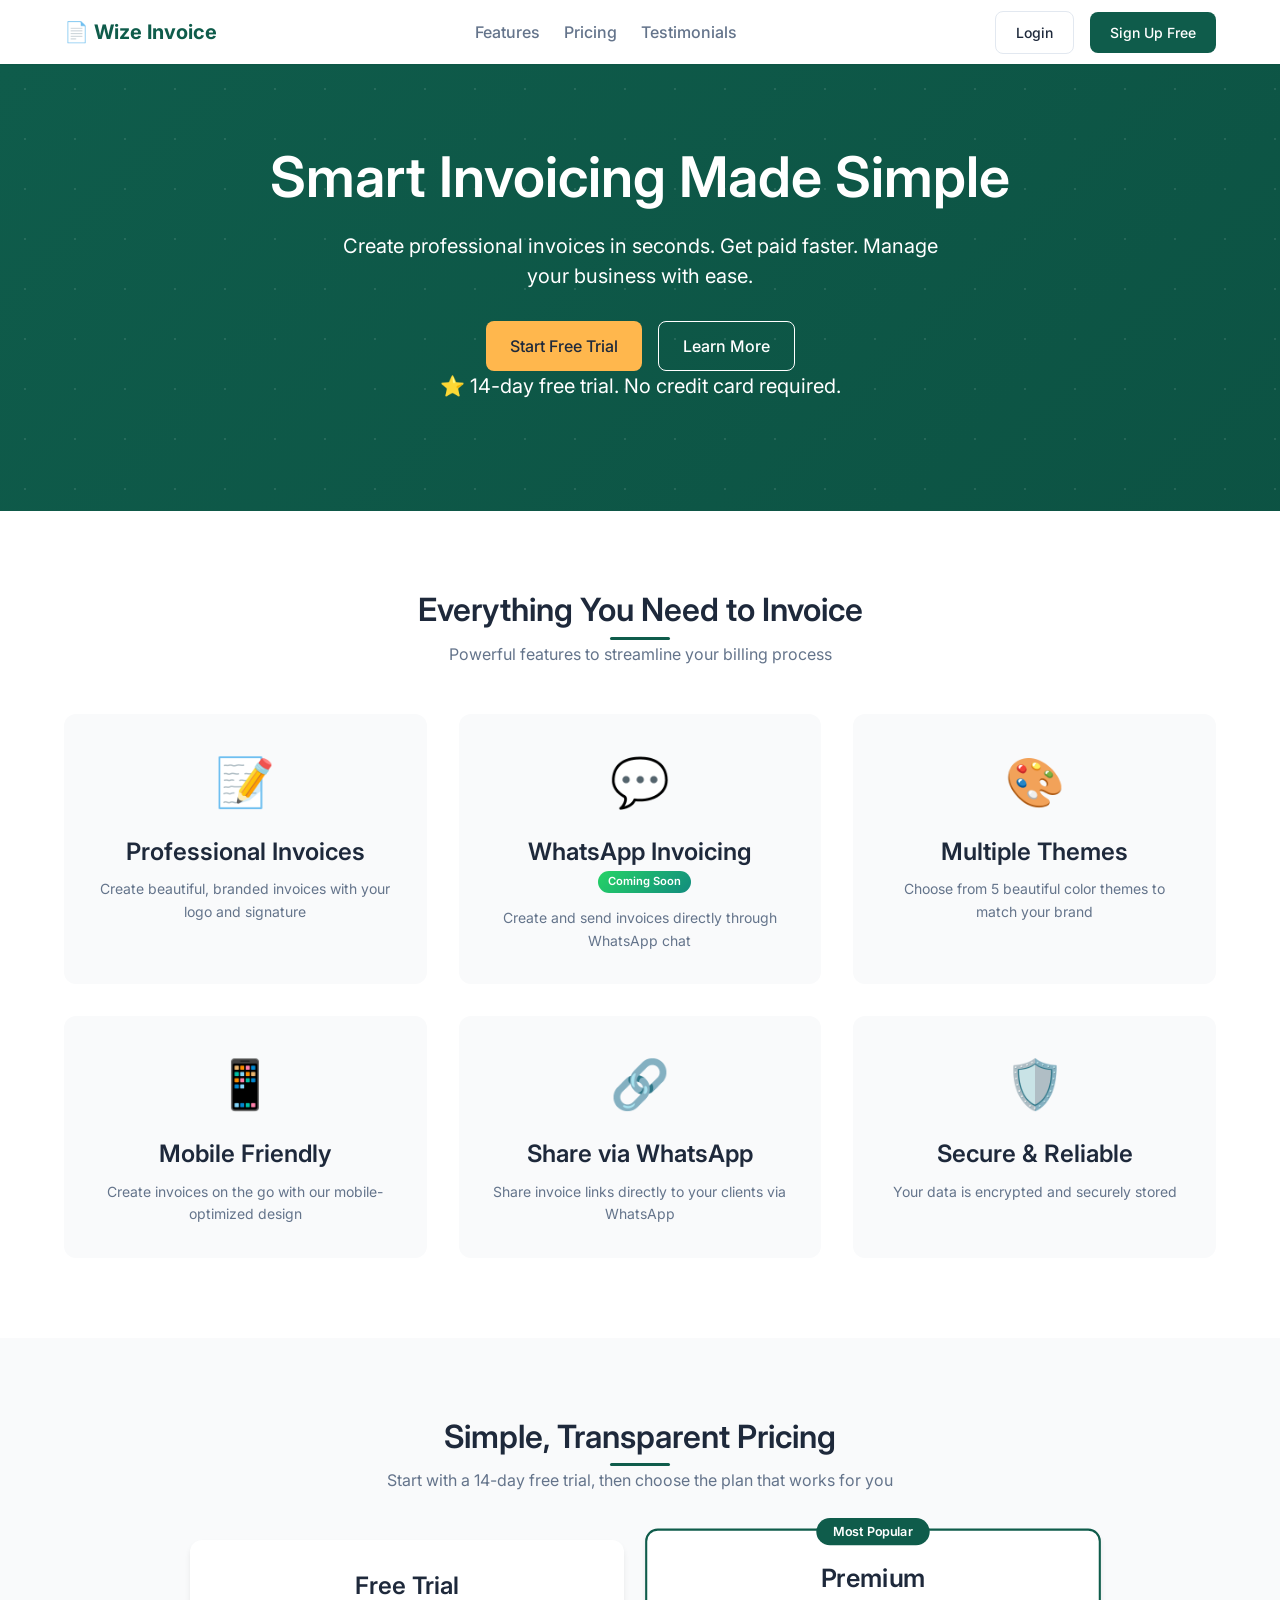
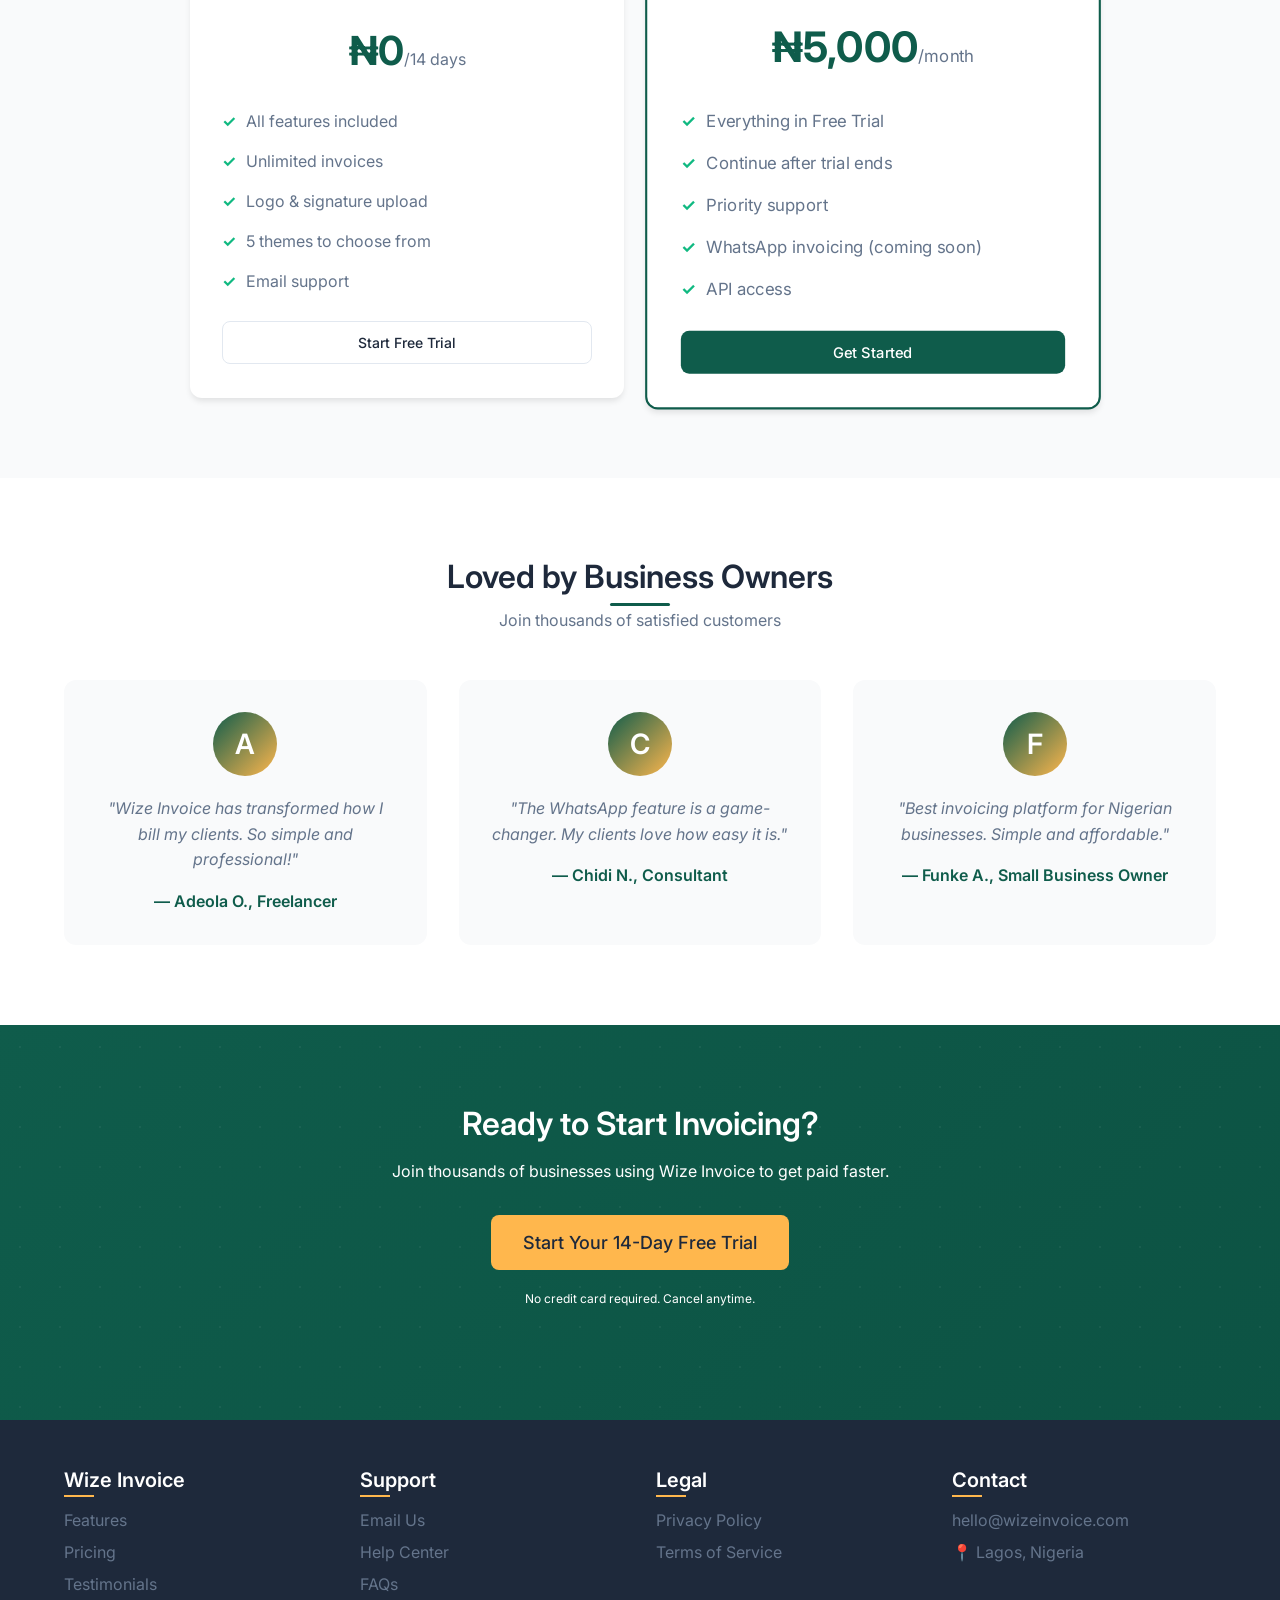
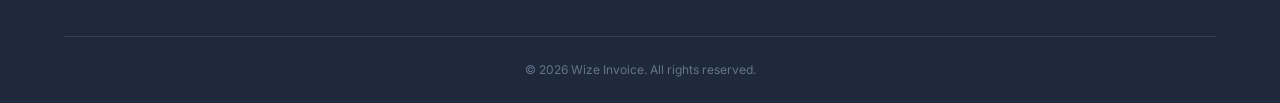
==== index.html @ 79b5e08b "first commit" ====
<!DOCTYPE html>
<html lang="en">
<head>
    <meta charset="UTF-8">
    <meta name="viewport" content="width=device-width, initial-scale=1.0, viewport-fit=cover">
    <title>Wize Invoice - Smart Invoicing Made Simple</title>
    <link rel="stylesheet" href="css/base.css">
    <link rel="stylesheet" href="css/landing.css">
</head>
<body>

    <!-- Navigation Bar -->
    <nav class="navbar">
        <div class="navbar-container">
            <a href="/index.html" class="navbar-brand">
                <span>📄 Wize Invoice</span>
            </a>
            <div class="navbar-menu">
                <a href="#features" class="navbar-link">Features</a>
                <a href="#pricing" class="navbar-link">Pricing</a>
                <a href="#testimonials" class="navbar-link">Testimonials</a>
            </div>
            <div id="auth-buttons" class="navbar-user">
                <a href="/login.html" class="btn btn-outline">Login</a>
                <a href="/register.html" class="btn btn-primary">Sign Up Free</a>
            </div>
            <div id="user-menu" class="navbar-user hidden">
                <a href="/dashboard.html" class="btn btn-outline">Dashboard</a>
                <button id="logout-btn" class="btn btn-outline">Logout</button>
            </div>
        </div>
    </nav>

    <!-- Alert Container -->
    <div id="alert-container" class="alert-container"></div>

    <!-- Hero Section -->
    <section class="hero">
        <div class="container">
            <h1>Smart Invoicing Made Simple</h1>
            <p>Create professional invoices in seconds. Get paid faster. Manage your business with ease.</p>
            <div class="hero-buttons">
                <a href="/register.html" class="btn btn-primary btn-lg">Start Free Trial</a>
                <a href="#features" class="btn btn-outline btn-lg">Learn More</a>
            </div>
            <p class="trial-note">⭐ 14-day free trial. No credit card required.</p>
        </div>
    </section>

    <!-- Features Section -->
    <section id="features" class="features">
        <div class="container">
            <div class="section-title">
                <h2>Everything You Need to Invoice</h2>
                <p>Powerful features to streamline your billing process</p>
            </div>
            <div class="features-grid">
                <div class="feature-card">
                    <div class="feature-icon">📝</div>
                    <h3>Professional Invoices</h3>
                    <p>Create beautiful, branded invoices with your logo and signature</p>
                </div>
                <div class="feature-card">
                    <div class="feature-icon">💬</div>
                    <h3>WhatsApp Invoicing <span class="badge-new">Coming Soon</span></h3>
                    <p>Create and send invoices directly through WhatsApp chat</p>
                </div>
                <div class="feature-card">
                    <div class="feature-icon">🎨</div>
                    <h3>Multiple Themes</h3>
                    <p>Choose from 5 beautiful color themes to match your brand</p>
                </div>
                <div class="feature-card">
                    <div class="feature-icon">📱</div>
                    <h3>Mobile Friendly</h3>
                    <p>Create invoices on the go with our mobile-optimized design</p>
                </div>
                <div class="feature-card">
                    <div class="feature-icon">🔗</div>
                    <h3>Share via WhatsApp</h3>
                    <p>Share invoice links directly to your clients via WhatsApp</p>
                </div>
                <div class="feature-card">
                    <div class="feature-icon">🛡️</div>
                    <h3>Secure & Reliable</h3>
                    <p>Your data is encrypted and securely stored</p>
                </div>
            </div>
        </div>
    </section>

    <!-- Pricing Section -->
    <section id="pricing" class="pricing">
        <div class="container">
            <div class="section-title">
                <h2>Simple, Transparent Pricing</h2>
                <p>Start with a 14-day free trial, then choose the plan that works for you</p>
            </div>
            <div class="pricing-grid">
                <div class="pricing-card">
                    <h3>Free Trial</h3>
                    <div class="pricing-price">₦0<span>/14 days</span></div>
                    <ul class="pricing-features">
                        <li>All features included</li>
                        <li>Unlimited invoices</li>
                        <li>Logo & signature upload</li>
                        <li>5 themes to choose from</li>
                        <li>Email support</li>
                    </ul>
                    <a href="/register.html" class="btn btn-outline btn-block">Start Free Trial</a>
                </div>
                <div class="pricing-card popular">
                    <div class="popular-badge">Most Popular</div>
                    <h3>Premium</h3>
                    <div class="pricing-price">₦5,000<span>/month</span></div>
                    <ul class="pricing-features">
                        <li>Everything in Free Trial</li>
                        <li>Continue after trial ends</li>
                        <li>Priority support</li>
                        <li>WhatsApp invoicing (coming soon)</li>
                        <li>API access</li>
                    </ul>
                    <a href="/register.html" class="btn btn-primary btn-block">Get Started</a>
                </div>
            </div>
        </div>
    </section>

    <!-- Testimonials Section -->
    <section id="testimonials" class="testimonials">
        <div class="container">
            <div class="section-title">
                <h2>Loved by Business Owners</h2>
                <p>Join thousands of satisfied customers</p>
            </div>
            <div class="testimonials-grid">
                <div class="testimonial-card">
                    <div class="testimonial-avatar">A</div>
                    <div class="testimonial-text">"Wize Invoice has transformed how I bill my clients. So simple and professional!"</div>
                    <div class="testimonial-name">— Adeola O., Freelancer</div>
                </div>
                <div class="testimonial-card">
                    <div class="testimonial-avatar">C</div>
                    <div class="testimonial-text">"The WhatsApp feature is a game-changer. My clients love how easy it is."</div>
                    <div class="testimonial-name">— Chidi N., Consultant</div>
                </div>
                <div class="testimonial-card">
                    <div class="testimonial-avatar">F</div>
                    <div class="testimonial-text">"Best invoicing platform for Nigerian businesses. Simple and affordable."</div>
                    <div class="testimonial-name">— Funke A., Small Business Owner</div>
                </div>
            </div>
        </div>
    </section>

    <!-- CTA Section -->
    <section class="cta">
        <div class="container">
            <h2>Ready to Start Invoicing?</h2>
            <p>Join thousands of businesses using Wize Invoice to get paid faster.</p>
            <a href="/register.html" class="btn btn-primary">Start Your 14-Day Free Trial</a>
            <p class="cta-note">No credit card required. Cancel anytime.</p>
        </div>
    </section>

    <!-- Footer -->
    <footer class="footer">
        <div class="container">
            <div class="footer-grid">
                <div>
                    <h4>Wize Invoice</h4>
                    <a href="#features">Features</a>
                    <a href="#pricing">Pricing</a>
                    <a href="#testimonials">Testimonials</a>
                </div>
                <div>
                    <h4>Support</h4>
                    <a href="mailto:support@wizeinvoice.com">Email Us</a>
                    <a href="#">Help Center</a>
                    <a href="#">FAQs</a>
                </div>
                <div>
                    <h4>Legal</h4>
                    <a href="#">Privacy Policy</a>
                    <a href="#">Terms of Service</a>
                </div>
                <div>
                    <h4>Contact</h4>
                    <a href="mailto:hello@wizeinvoice.com">hello@wizeinvoice.com</a>
                    <p class="contact-location">📍 Lagos, Nigeria</p>
                </div>
            </div>
            <div class="footer-bottom">
                <p>&copy; 2026 Wize Invoice. All rights reserved.</p>
            </div>
        </div>
    </footer>

    <script src="js/utils.js"></script>
    <script src="js/auth.js"></script>
    <script src="js/landing.js"></script>

    <!-- Live Chat Integration (Tawk.to - Replace with your widget ID) -->
    <script>
        var Tawk_API = Tawk_API || {};
        var user = getCurrentUser();
        if (user) {
            Tawk_API.visitor = {
                name: user.fullName || user.email,
                email: user.email
            };
        }
    </script>
</body>
</html>
---- css/base.css ----
/* ========================================
   WIZE INVOICE - BASE STYLES
   Shared across all pages
   ======================================== */

/* Import Google Fonts */
@import url('https://fonts.googleapis.com/css2?family=Inter:ital,wght@0,100..900;1,100..900&display=swap');

/* CSS Variables - Themes */
:root {
    /* Theme: Emerald (Default) */
    --primary: #0F5C4B;
    --primary-dark: #0A4A3C;
    --primary-light: #1A7B65;
    --secondary: #FFB74D;
    --secondary-dark: #F5A623;
    --background: #F9FAFB;
    --surface: #FFFFFF;
    --text: #1E293B;
    --text-light: #64748B;
    --border: #E2E8F0;
    --error: #EF4444;
    --success: #10B981;
    --warning: #F59E0B;
    --info: #3B82F6;

    /* Spacing */
    --spacing-xs: 4px;
    --spacing-sm: 8px;
    --spacing-md: 16px;
    --spacing-lg: 24px;
    --spacing-xl: 32px;
    --spacing-2xl: 48px;

    /* Border Radius */
    --radius-sm: 4px;
    --radius-md: 8px;
    --radius-lg: 12px;
    --radius-xl: 16px;

    /* Shadows */
    --shadow-sm: 0 1px 2px 0 rgb(0 0 0 / 0.05);
    --shadow-md: 0 4px 6px -1px rgb(0 0 0 / 0.1);
    --shadow-lg: 0 10px 15px -3px rgb(0 0 0 / 0.1);
    --shadow-xl: 0 20px 25px -5px rgb(0 0 0 / 0.1);
}

/* Theme Variations (for per-invoice theming) */
.theme-ocean {
    --primary: #1E3A5F;
    --primary-dark: #152C4A;
    --secondary: #67E8F9;
}

.theme-coral {
    --primary: #E76F51;
    --primary-dark: #D45A3A;
    --secondary: #F4A261;
}

.theme-midnight {
    --primary: #2D1B4E;
    --primary-dark: #1F1235;
    --secondary: #F9A826;
}

.theme-minimal {
    --primary: #2C3E50;
    --primary-dark: #1A252F;
    --secondary: #95A5A6;
}

/* Reset & Base */
* {
    margin: 0;
    padding: 0;
    box-sizing: border-box;
}

body {
    font-family: 'Inter', -apple-system, BlinkMacSystemFont, 'Segoe UI', sans-serif;
    background-color: var(--background);
    color: var(--text);
    line-height: 1.5;
    min-height: 100vh;
}

/* Typography */
h1, h2, h3, h4, h5, h6 {
    font-weight: 600;
    line-height: 1.2;
    color: var(--text);
}

h1 { font-size: 2.5rem; }
h2 { font-size: 2rem; }
h3 { font-size: 1.5rem; }
h4 { font-size: 1.25rem; }
h5 { font-size: 1.125rem; }
h6 { font-size: 1rem; }

/* Links */
a {
    color: var(--primary);
    text-decoration: none;
    transition: color 0.2s ease;
}

a:hover {
    color: var(--primary-dark);
}

/* Buttons */
.btn {
    display: inline-flex;
    align-items: center;
    justify-content: center;
    gap: var(--spacing-sm);
    padding: 10px 20px;
    font-size: 0.875rem;
    font-weight: 500;
    font-family: inherit;
    border: none;
    border-radius: var(--radius-md);
    cursor: pointer;
    transition: all 0.2s ease;
}

.btn-primary {
    background-color: var(--primary);
    color: white;
}

.btn-primary:hover {
    background-color: var(--primary-dark);
    transform: translateY(-1px);
    box-shadow: var(--shadow-md);
}

.btn-secondary {
    background-color: var(--secondary);
    color: var(--text);
}

.btn-secondary:hover {
    background-color: var(--secondary-dark);
}

.btn-outline {
    background-color: transparent;
    border: 1px solid var(--border);
    color: var(--text);
}

.btn-outline:hover {
    border-color: var(--primary);
    color: var(--primary);
}

.btn-danger {
    background-color: var(--error);
    color: white;
}

.btn-danger:hover {
    background-color: #dc2626;
}

.btn-sm {
    padding: 6px 12px;
    font-size: 0.75rem;
}

.btn-lg {
    padding: 12px 24px;
    font-size: 1rem;
}

.btn-block {
    width: 100%;
}

/* Form Elements */
.form-group {
    margin-bottom: var(--spacing-lg);
}

.form-label {
    display: block;
    margin-bottom: var(--spacing-sm);
    font-weight: 500;
    font-size: 0.875rem;
    color: var(--text);
}

.form-label .required {
    color: var(--error);
    margin-left: 2px;
}

.form-input,
.form-select,
.form-textarea {
    width: 100%;
    padding: 10px 12px;
    font-size: 0.875rem;
    font-family: inherit;
    border: 1px solid var(--border);
    border-radius: var(--radius-md);
    background-color: var(--surface);
    transition: all 0.2s ease;
}

.form-input:focus,
.form-select:focus,
.form-textarea:focus {
    outline: none;
    border-color: var(--primary);
    box-shadow: 0 0 0 3px rgba(15, 92, 75, 0.1);
}

.form-input.error,
.form-select.error,
.form-textarea.error {
    border-color: var(--error);
}

.form-error {
    color: var(--error);
    font-size: 0.75rem;
    margin-top: var(--spacing-xs);
}

/* Cards */
.card {
    background-color: var(--surface);
    border-radius: var(--radius-lg);
    box-shadow: var(--shadow-md);
    overflow: hidden;
}

.card-header {
    padding: var(--spacing-lg);
    border-bottom: 1px solid var(--border);
}

.card-header h3 {
    margin: 0;
}

.card-body {
    padding: var(--spacing-lg);
}

.card-footer {
    padding: var(--spacing-lg);
    border-top: 1px solid var(--border);
    background-color: var(--background);
}

/* Container */
.container {
    max-width: 1200px;
    margin: 0 auto;
    padding: 0 var(--spacing-lg);
}

/* Navigation Bar */
.navbar {
    background-color: var(--surface);
    box-shadow: var(--shadow-sm);
    position: sticky;
    top: 0;
    z-index: 100;
}

.navbar-container {
    max-width: 1200px;
    margin: 0 auto;
    padding: 0 var(--spacing-lg);
    display: flex;
    align-items: center;
    justify-content: space-between;
    height: 64px;
}

.navbar-brand {
    display: flex;
    align-items: center;
    gap: var(--spacing-sm);
    font-size: 1.25rem;
    font-weight: 700;
    color: var(--primary);
}

.navbar-brand img {
    height: 32px;
}

.navbar-menu {
    display: flex;
    align-items: center;
    gap: var(--spacing-lg);
}

.navbar-link {
    color: var(--text-light);
    font-weight: 500;
}

.navbar-link:hover,
.navbar-link.active {
    color: var(--primary);
}

.navbar-user {
    display: flex;
    align-items: center;
    gap: var(--spacing-md);
}

/* Bottom Navigation (Mobile) */
.bottom-nav {
    display: none;
    position: fixed;
    bottom: 0;
    left: 0;
    right: 0;
    background-color: var(--surface);
    border-top: 1px solid var(--border);
    padding: var(--spacing-sm) 0;
    z-index: 100;
}

.bottom-nav-item {
    flex: 1;
    display: flex;
    flex-direction: column;
    align-items: center;
    gap: 4px;
    padding: var(--spacing-sm);
    color: var(--text-light);
    font-size: 0.75rem;
    background: none;
    border: none;
    cursor: pointer;
}

.bottom-nav-item.active {
    color: var(--primary);
}

.bottom-nav-icon {
    font-size: 1.25rem;
}

/* Alerts */
.alert {
    padding: var(--spacing-md);
    border-radius: var(--radius-md);
    margin-bottom: var(--spacing-lg);
}

.alert-success {
    background-color: #d1fae5;
    color: #065f46;
    border: 1px solid #a7f3d0;
}

.alert-error {
    background-color: #fee2e2;
    color: #991b1b;
    border: 1px solid #fecaca;
}

.alert-warning {
    background-color: #fed7aa;
    color: #92400e;
    border: 1px solid #fdba74;
}

.alert-info {
    background-color: #dbeafe;
    color: #1e40af;
    border: 1px solid #bfdbfe;
}

/* Trial Banner */
.trial-banner {
    background: linear-gradient(135deg, var(--primary), var(--primary-dark));
    color: white;
    padding: var(--spacing-md);
    text-align: center;
    font-size: 0.875rem;
}

.trial-banner a {
    color: var(--secondary);
    font-weight: 600;
}

/* Grid */
.row {
    display: flex;
    flex-wrap: wrap;
    margin: 0 -12px;
}

.col {
    flex: 1;
    padding: 0 12px;
}

.col-2 { flex: 0 0 50%; max-width: 50%; }
.col-3 { flex: 0 0 33.333%; max-width: 33.333%; }
.col-4 { flex: 0 0 25%; max-width: 25%; }

/* Loading Spinner */
.spinner {
    display: inline-block;
    width: 20px;
    height: 20px;
    border: 2px solid var(--border);
    border-top-color: var(--primary);
    border-radius: 50%;
    animation: spin 0.6s linear infinite;
}

@keyframes spin {
    to { transform: rotate(360deg); }
}

/* Utilities */
.text-center { text-align: center; }
.text-right { text-align: right; }
.mt-1 { margin-top: 8px; }
.mt-2 { margin-top: 16px; }
.mt-3 { margin-top: 24px; }
.mb-1 { margin-bottom: 8px; }
.mb-2 { margin-bottom: 16px; }
.mb-3 { margin-bottom: 24px; }
.hidden { display: none; }

/* Responsive */
@media (max-width: 768px) {
    .navbar-menu {
        display: none;
    }

    .bottom-nav {
        display: flex;
    }

    body {
        padding-bottom: 70px;
    }

    .col-2, .col-3, .col-4 {
        flex: 0 0 100%;
        max-width: 100%;
    }

    .container {
        padding: 0 var(--spacing-md);
    }

    h1 { font-size: 1.75rem; }
    h2 { font-size: 1.5rem; }
    h3 { font-size: 1.25rem; }
}
---- css/landing.css ----
/* ========================================
   WIZE INVOICE - LANDING PAGE STYLES
   With Animations & Microinteractions
   ======================================== */

/* Page Load Animation */
body {
    animation: fadeInUp 0.6s ease-out;
}

@keyframes fadeInUp {
    from {
        opacity: 0;
        transform: translateY(30px);
    }
    to {
        opacity: 1;
        transform: translateY(0);
    }
}

/* Staggered Reveal for Sections */
section {
    opacity: 0;
    transform: translateY(20px);
    transition: opacity 0.6s ease-out, transform 0.6s ease-out;
}

section.revealed {
    opacity: 1;
    transform: translateY(0);
}

/* Stagger children animations */
.feature-card, .pricing-card, .testimonial-card {
    opacity: 0;
    transform: translateY(30px);
    transition: opacity 0.5s ease-out, transform 0.5s ease-out;
}

.feature-card.revealed, .pricing-card.revealed, .testimonial-card.revealed {
    opacity: 1;
    transform: translateY(0);
}

/* Different delays for cards */
.feature-card:nth-child(1) { transition-delay: 0.05s; }
.feature-card:nth-child(2) { transition-delay: 0.10s; }
.feature-card:nth-child(3) { transition-delay: 0.15s; }
.feature-card:nth-child(4) { transition-delay: 0.20s; }
.feature-card:nth-child(5) { transition-delay: 0.25s; }
.feature-card:nth-child(6) { transition-delay: 0.30s; }

.pricing-card:nth-child(1) { transition-delay: 0.1s; }
.pricing-card:nth-child(2) { transition-delay: 0.2s; }

.testimonial-card:nth-child(1) { transition-delay: 0.1s; }
.testimonial-card:nth-child(2) { transition-delay: 0.15s; }
.testimonial-card:nth-child(3) { transition-delay: 0.2s; }

/* Alert Container */
.alert-container {
    position: fixed;
    top: 80px;
    right: 20px;
    z-index: 1000;
    max-width: 350px;
}

.alert {
    animation: slideInRight 0.3s ease-out;
    margin-bottom: 10px;
}

@keyframes slideInRight {
    from {
        opacity: 0;
        transform: translateX(100px);
    }
    to {
        opacity: 1;
        transform: translateX(0);
    }
}

/* Hero Section with Animated Background */
.hero {
    padding: 80px 0;
    background: linear-gradient(135deg, var(--primary) 0%, var(--primary-dark) 100%);
    background-size: 200% 200%;
    animation: gradientShift 10s ease infinite;
    color: white;
    text-align: center;
    position: relative;
    overflow: hidden;
}

@keyframes gradientShift {
    0% { background-position: 0% 0%; }
    50% { background-position: 100% 100%; }
    100% { background-position: 0% 0%; }
}

/* Floating particles background */
.hero::before {
    content: '';
    position: absolute;
    top: 0;
    left: 0;
    right: 0;
    bottom: 0;
    background-image: radial-gradient(circle, rgba(255,255,255,0.1) 1px, transparent 1px);
    background-size: 50px 50px;
    pointer-events: none;
    animation: floatParticles 20s linear infinite;
}

@keyframes floatParticles {
    from {
        transform: translateY(0);
    }
    to {
        transform: translateY(-100px);
    }
}

.hero h1 {
    font-size: 3.5rem;
    margin-bottom: 20px;
    color: white;
    animation: fadeInDown 0.8s ease-out;
}

@keyframes fadeInDown {
    from {
        opacity: 0;
        transform: translateY(-30px);
    }
    to {
        opacity: 1;
        transform: translateY(0);
    }
}

.hero p {
    font-size: 1.25rem;
    max-width: 600px;
    margin: 0 auto 30px;
    opacity: 0.9;
    animation: fadeInUp 0.8s ease-out 0.2s both;
}

.hero-buttons {
    display: flex;
    gap: 16px;
    justify-content: center;
    flex-wrap: wrap;
    animation: fadeInUp 0.8s ease-out 0.4s both;
}

.hero-buttons .btn-primary {
    background-color: var(--secondary);
    color: var(--text);
    transition: all 0.3s ease;
}

.hero-buttons .btn-primary:hover {
    transform: scale(1.05);
    box-shadow: 0 10px 20px rgba(0,0,0,0.2);
}

.hero-buttons .btn-outline {
    border-color: white;
    color: white;
    transition: all 0.3s ease;
}

.hero-buttons .btn-outline:hover {
    background-color: white;
    color: var(--primary);
    transform: scale(1.05);
}

.trial-note {
    margin-top: 20px;
    font-size: 0.875rem;
    animation: fadeInUp 0.8s ease-out 0.6s both;
}

/* Features Section */
.features {
    padding: 80px 0;
    background-color: var(--surface);
}

.section-title {
    text-align: center;
    margin-bottom: 48px;
}

.section-title h2 {
    font-size: 2rem;
    margin-bottom: 12px;
    position: relative;
    display: inline-block;
}

.section-title h2::after {
    content: '';
    position: absolute;
    bottom: -10px;
    left: 50%;
    transform: translateX(-50%);
    width: 60px;
    height: 3px;
    background-color: var(--primary);
    border-radius: 2px;
    transition: width 0.3s ease;
}

.section-title:hover h2::after {
    width: 100px;
}

.section-title p {
    color: var(--text-light);
    max-width: 600px;
    margin: 0 auto;
}

.features-grid {
    display: grid;
    grid-template-columns: repeat(auto-fit, minmax(280px, 1fr));
    gap: 32px;
}

.feature-card {
    text-align: center;
    padding: 32px;
    background-color: var(--background);
    border-radius: var(--radius-lg);
    transition: all 0.3s ease;
    cursor: pointer;
}

.feature-card:hover {
    transform: translateY(-10px);
    box-shadow: var(--shadow-xl);
}

.feature-card:hover .feature-icon {
    transform: scale(1.1) rotate(5deg);
}

.feature-icon {
    font-size: 48px;
    margin-bottom: 20px;
    transition: transform 0.3s ease;
    display: inline-block;
}

.feature-card h3 {
    margin-bottom: 12px;
    transition: color 0.3s ease;
}

.feature-card:hover h3 {
    color: var(--primary);
}

.feature-card p {
    color: var(--text-light);
    font-size: 0.875rem;
    line-height: 1.6;
}

/* Badge */
.badge-new {
    display: inline-block;
    background: linear-gradient(135deg, #25D366, #128C7E);
    color: white;
    font-size: 0.7rem;
    font-weight: 600;
    padding: 4px 10px;
    border-radius: 20px;
    margin-left: 10px;
    vertical-align: middle;
    animation: pulse 2s infinite;
}

@keyframes pulse {
    0%, 100% {
        transform: scale(1);
    }
    50% {
        transform: scale(1.05);
    }
}

/* Pricing Section */
.pricing {
    padding: 80px 0;
    background-color: var(--background);
}

.pricing-grid {
    display: grid;
    grid-template-columns: repeat(auto-fit, minmax(280px, 1fr));
    gap: 32px;
    max-width: 900px;
    margin: 0 auto;
}

.pricing-card {
    background-color: var(--surface);
    border-radius: var(--radius-lg);
    padding: 32px;
    text-align: center;
    box-shadow: var(--shadow-md);
    position: relative;
    transition: all 0.3s ease;
}

.pricing-card:hover {
    transform: translateY(-10px);
    box-shadow: var(--shadow-xl);
}

.pricing-card.popular {
    border: 2px solid var(--primary);
    transform: scale(1.05);
}

.pricing-card.popular:hover {
    transform: scale(1.07) translateY(-5px);
}

.popular-badge {
    position: absolute;
    top: -12px;
    left: 50%;
    transform: translateX(-50%);
    background-color: var(--primary);
    color: white;
    padding: 4px 16px;
    border-radius: 20px;
    font-size: 0.75rem;
    font-weight: 600;
    animation: glide 2s ease-in-out infinite;
}

@keyframes glide {
    0%, 100% {
        transform: translateX(-50%) translateY(0);
    }
    50% {
        transform: translateX(-50%) translateY(-3px);
    }
}

.pricing-price {
    font-size: 2.5rem;
    font-weight: 700;
    color: var(--primary);
    margin: 20px 0;
    transition: transform 0.3s ease;
}

.pricing-card:hover .pricing-price {
    transform: scale(1.05);
}

.pricing-price span {
    font-size: 1rem;
    font-weight: 400;
    color: var(--text-light);
}

.pricing-features {
    list-style: none;
    margin: 20px 0;
    text-align: left;
}

.pricing-features li {
    padding: 8px 0;
    color: var(--text-light);
    transition: transform 0.2s ease, color 0.2s ease;
}

.pricing-features li:hover {
    transform: translateX(5px);
    color: var(--primary);
}

.pricing-features li::before {
    content: "✓";
    color: var(--success);
    margin-right: 10px;
    font-weight: bold;
    transition: transform 0.2s ease;
}

.pricing-features li:hover::before {
    transform: scale(1.2);
}

/* Testimonials Section */
.testimonials {
    padding: 80px 0;
    background-color: var(--surface);
}

.testimonials-grid {
    display: grid;
    grid-template-columns: repeat(auto-fit, minmax(280px, 1fr));
    gap: 32px;
}

.testimonial-card {
    background-color: var(--background);
    border-radius: var(--radius-lg);
    padding: 32px;
    text-align: center;
    transition: all 0.3s ease;
}

.testimonial-card:hover {
    transform: translateY(-5px);
    box-shadow: var(--shadow-lg);
}

.testimonial-avatar {
    width: 64px;
    height: 64px;
    background: linear-gradient(135deg, var(--primary) 0%, var(--secondary) 100%);
    border-radius: 50%;
    display: flex;
    align-items: center;
    justify-content: center;
    margin: 0 auto 20px;
    color: white;
    font-size: 28px;
    font-weight: 600;
    transition: transform 0.3s ease, box-shadow 0.3s ease;
}

.testimonial-card:hover .testimonial-avatar {
    transform: scale(1.1);
    box-shadow: 0 10px 20px rgba(0,0,0,0.2);
}

.testimonial-text {
    font-style: italic;
    color: var(--text-light);
    margin-bottom: 16px;
    line-height: 1.6;
}

.testimonial-name {
    font-weight: 600;
    color: var(--primary);
}

/* CTA Section */
.cta {
    padding: 80px 0;
    background: linear-gradient(135deg, var(--primary) 0%, var(--primary-dark) 100%);
    background-size: 200% 200%;
    animation: gradientShift 8s ease infinite;
    color: white;
    text-align: center;
    position: relative;
    overflow: hidden;
}

.cta::before {
    content: '';
    position: absolute;
    top: -50%;
    left: -50%;
    width: 200%;
    height: 200%;
    background: radial-gradient(circle, rgba(255,255,255,0.05) 1px, transparent 1px);
    background-size: 40px 40px;
    animation: rotateBg 30s linear infinite;
    pointer-events: none;
}

@keyframes rotateBg {
    from {
        transform: rotate(0deg);
    }
    to {
        transform: rotate(360deg);
    }
}

.cta h2 {
    color: white;
    margin-bottom: 16px;
    animation: fadeInUp 0.6s ease-out;
}

.cta p {
    margin-bottom: 32px;
    opacity: 0.9;
    animation: fadeInUp 0.6s ease-out 0.1s both;
}

.cta .btn-primary {
    background-color: var(--secondary);
    color: var(--text);
    font-size: 1.125rem;
    padding: 14px 32px;
    transition: all 0.3s ease;
    animation: fadeInUp 0.6s ease-out 0.2s both;
}

.cta .btn-primary:hover {
    transform: scale(1.05);
    box-shadow: 0 10px 30px rgba(0,0,0,0.3);
}

.cta-note {
    margin-top: 20px;
    font-size: 0.75rem;
    animation: fadeInUp 0.6s ease-out 0.3s both;
}

/* Footer */
.footer {
    background-color: var(--text);
    color: var(--text-light);
    padding: 48px 0 24px;
}

.footer-grid {
    display: grid;
    grid-template-columns: repeat(auto-fit, minmax(200px, 1fr));
    gap: 32px;
    margin-bottom: 32px;
}

.footer h4 {
    color: white;
    margin-bottom: 16px;
    position: relative;
    display: inline-block;
}

.footer h4::after {
    content: '';
    position: absolute;
    bottom: -5px;
    left: 0;
    width: 30px;
    height: 2px;
    background-color: var(--secondary);
    transition: width 0.3s ease;
}

.footer h4:hover::after {
    width: 50px;
}

.footer a {
    color: var(--text-light);
    display: block;
    margin-bottom: 8px;
    transition: all 0.2s ease;
}

.footer a:hover {
    color: white;
    transform: translateX(5px);
}

.contact-location {
    margin-top: 8px;
}

.footer-bottom {
    text-align: center;
    padding-top: 24px;
    border-top: 1px solid rgba(255,255,255,0.1);
    font-size: 0.75rem;
}

/* Button Ripple Effect */
.btn {
    position: relative;
    overflow: hidden;
}

.btn::after {
    content: '';
    position: absolute;
    top: 50%;
    left: 50%;
    width: 0;
    height: 0;
    border-radius: 50%;
    background-color: rgba(255,255,255,0.3);
    transform: translate(-50%, -50%);
    transition: width 0.4s, height 0.4s;
}

.btn:active::after {
    width: 200%;
    height: 200%;
}

/* Skeleton Loader */
.skeleton {
    background: linear-gradient(90deg, var(--border) 25%, var(--surface) 50%, var(--border) 75%);
    background-size: 200% 100%;
    animation: shimmer 1.5s infinite;
    border-radius: var(--radius-md);
}

@keyframes shimmer {
    0% {
        background-position: 200% 0;
    }
    100% {
        background-position: -200% 0;
    }
}

.skeleton-text {
    height: 16px;
    margin: 10px 0;
}

.skeleton-title {
    height: 32px;
    width: 200px;
    margin: 0 auto 20px;
}

.skeleton-card {
    padding: 32px;
    background-color: var(--surface);
    border-radius: var(--radius-lg);
    min-height: 300px;
}

/* Scroll to Top Button */
.scroll-top {
    position: fixed;
    bottom: 30px;
    right: 30px;
    width: 45px;
    height: 45px;
    background-color: var(--primary);
    color: white;
    border: none;
    border-radius: 50%;
    cursor: pointer;
    opacity: 0;
    visibility: hidden;
    transition: all 0.3s ease;
    box-shadow: var(--shadow-md);
    z-index: 99;
}

.scroll-top.visible {
    opacity: 1;
    visibility: visible;
}

.scroll-top:hover {
    background-color: var(--primary-dark);
    transform: translateY(-3px);
    box-shadow: var(--shadow-lg);
}

/* Mobile Responsive */
@media (max-width: 768px) {
    .hero h1 {
        font-size: 2rem;
    }

    .hero p {
        font-size: 1rem;
    }

    .pricing-card.popular {
        transform: none;
    }

    .pricing-card.popular:hover {
        transform: translateY(-10px);
    }

    .scroll-top {
        bottom: 80px;
        right: 20px;
    }
}
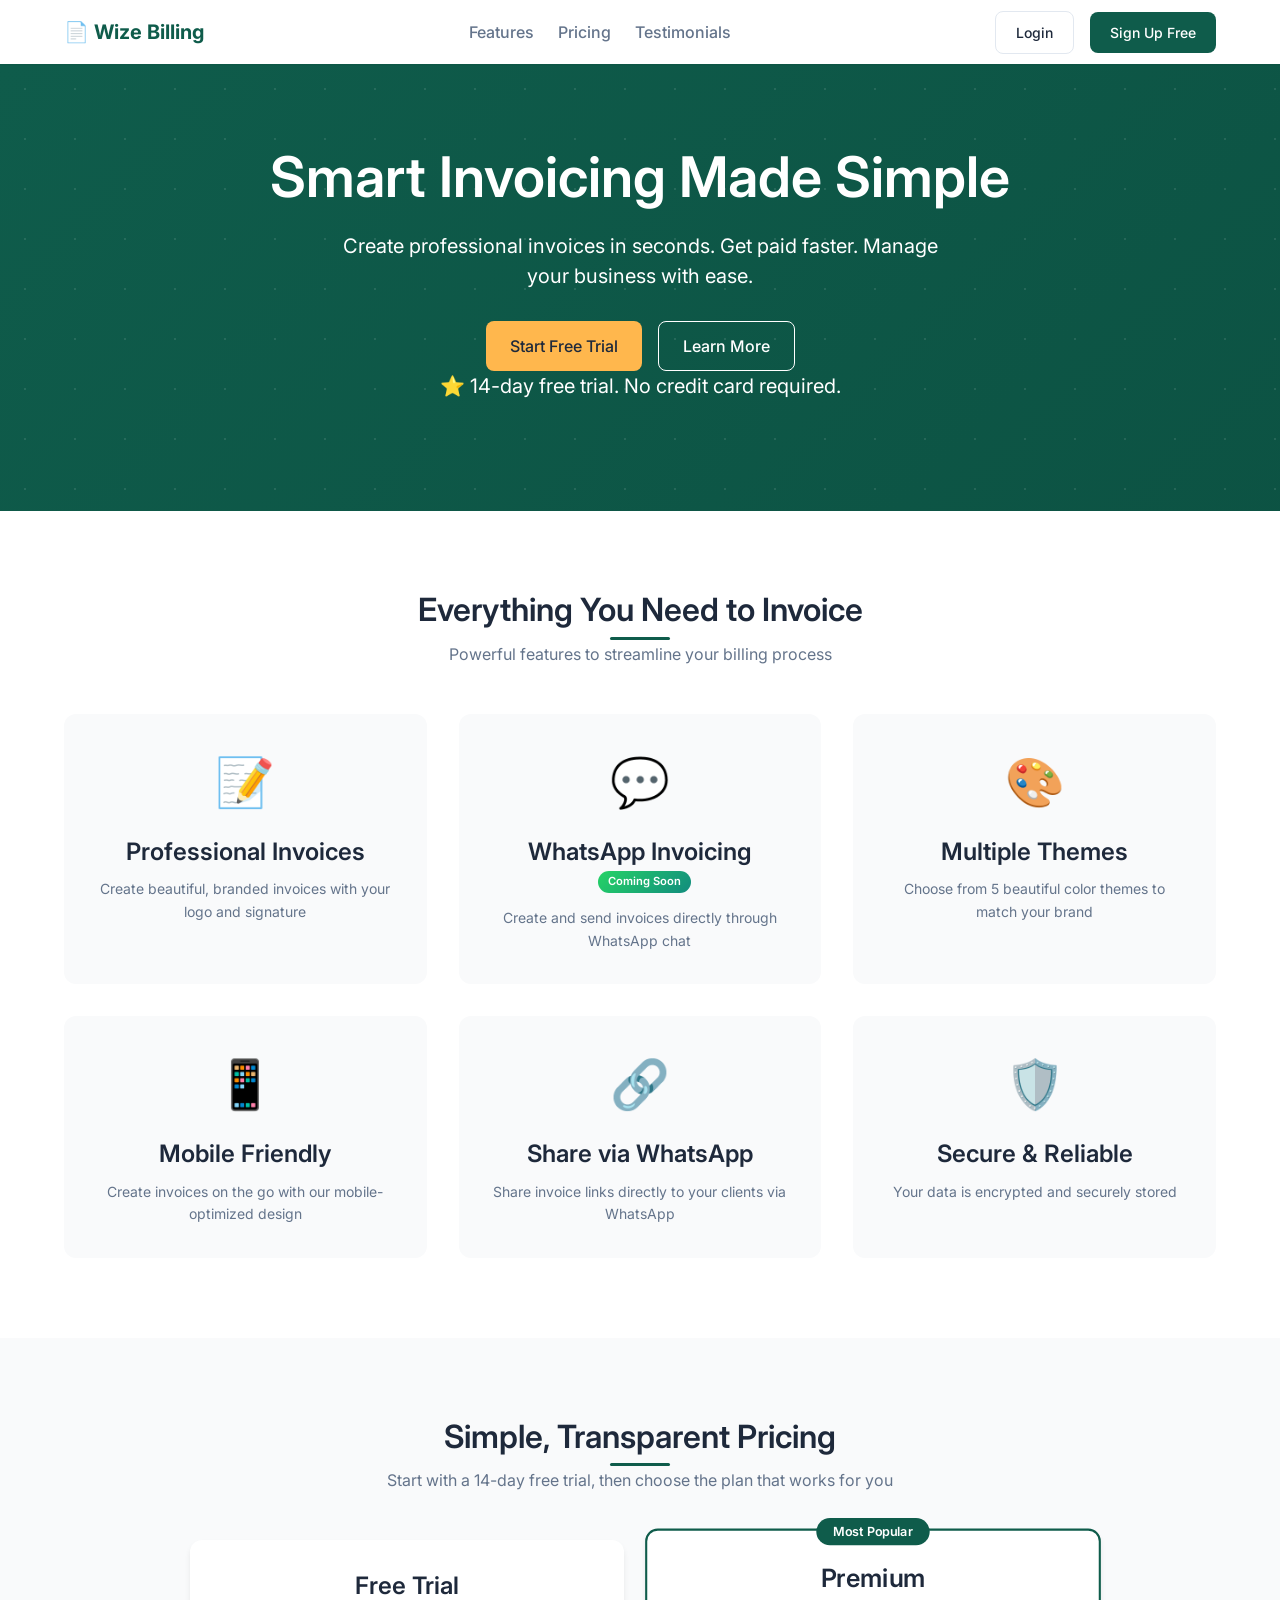
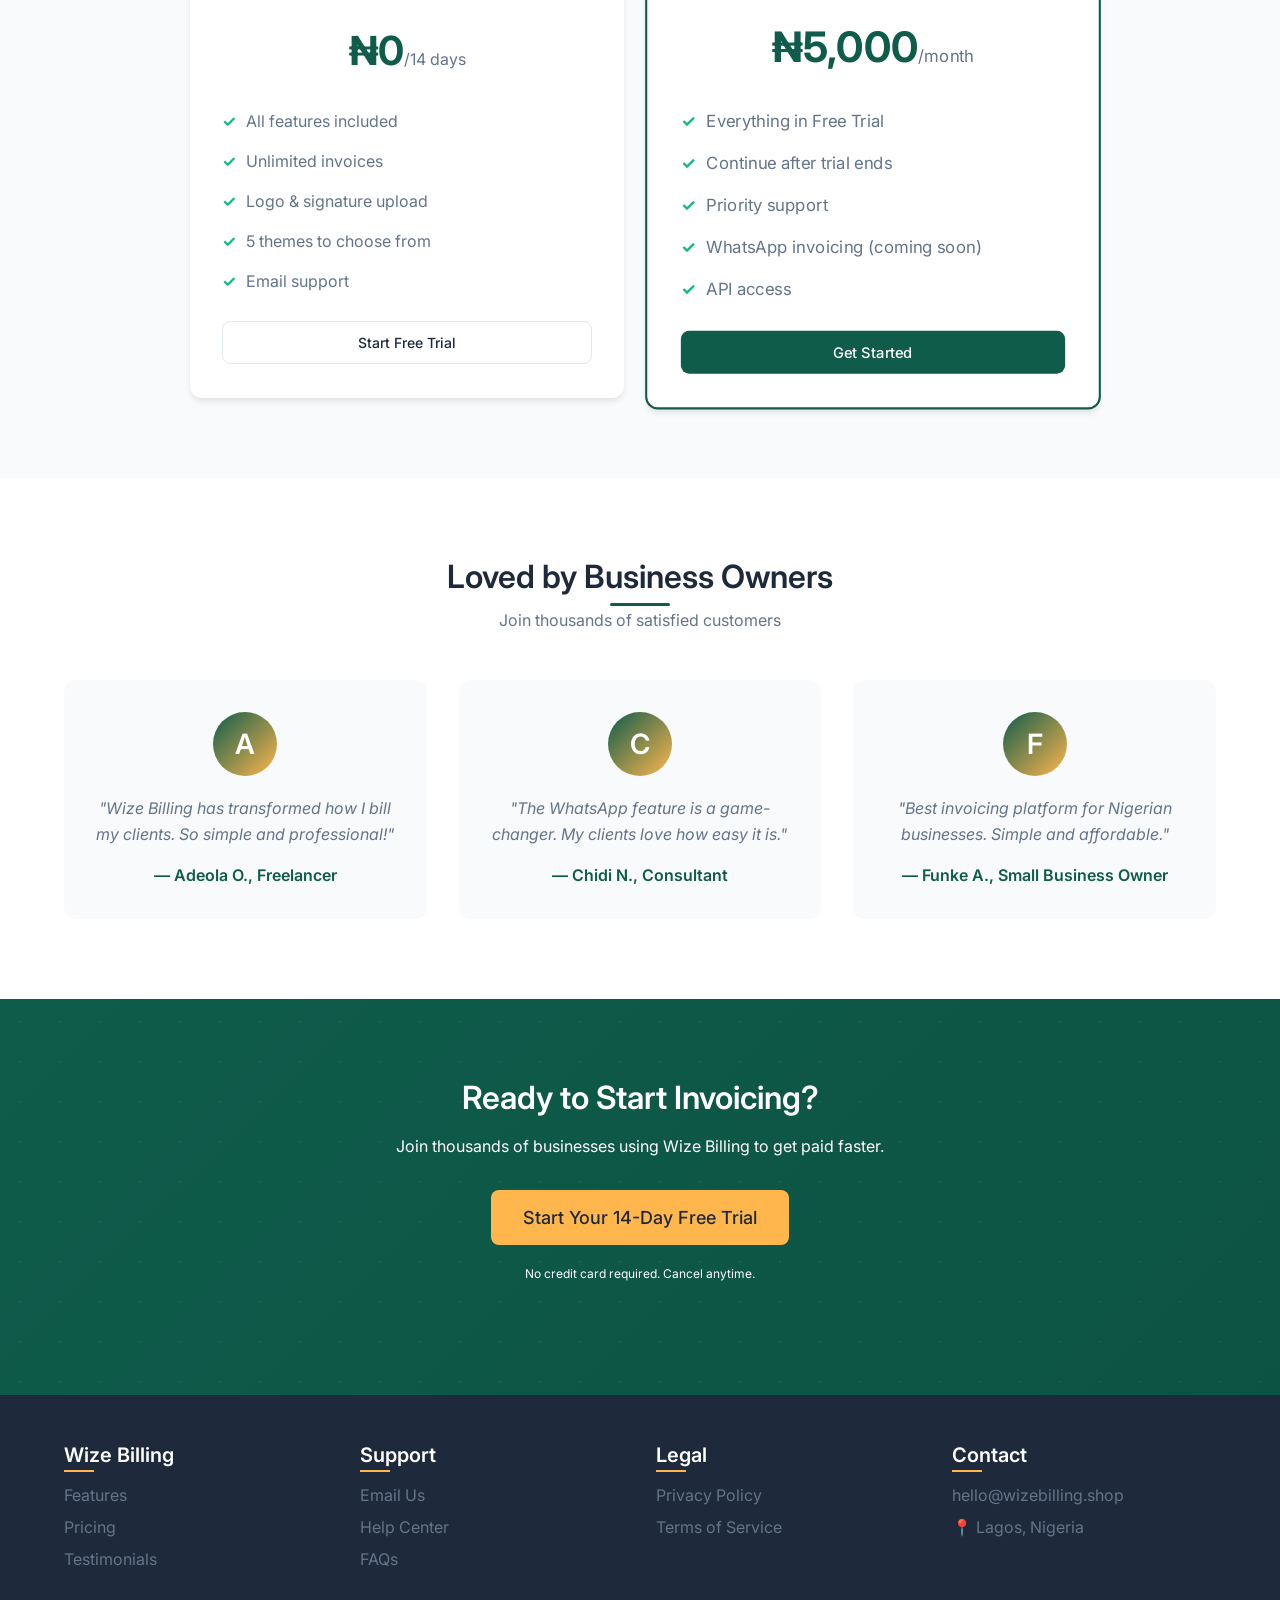
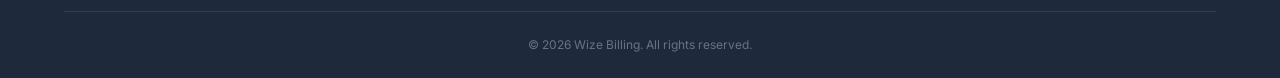
==== commit 67c75d6c: "updated name to wize billing" ====
--- a/index.html
+++ b/index.html
@@ -3,7 +3,7 @@
 <head>
     <meta charset="UTF-8">
     <meta name="viewport" content="width=device-width, initial-scale=1.0, viewport-fit=cover">
-    <title>Wize Invoice - Smart Invoicing Made Simple</title>
+    <title>Wize Billing - Smart Invoicing Made Simple</title>
     <link rel="stylesheet" href="css/base.css">
     <link rel="stylesheet" href="css/landing.css">
 </head>
@@ -13,7 +13,7 @@
     <nav class="navbar">
         <div class="navbar-container">
             <a href="/index.html" class="navbar-brand">
-                <span>📄 Wize Invoice</span>
+                <span>📄 Wize Billing</span>
             </a>
             <div class="navbar-menu">
                 <a href="#features" class="navbar-link">Features</a>
@@ -136,7 +136,7 @@
             <div class="testimonials-grid">
                 <div class="testimonial-card">
                     <div class="testimonial-avatar">A</div>
-                    <div class="testimonial-text">"Wize Invoice has transformed how I bill my clients. So simple and professional!"</div>
+                    <div class="testimonial-text">"Wize Billing has transformed how I bill my clients. So simple and professional!"</div>
                     <div class="testimonial-name">— Adeola O., Freelancer</div>
                 </div>
                 <div class="testimonial-card">
@@ -157,7 +157,7 @@
     <section class="cta">
         <div class="container">
             <h2>Ready to Start Invoicing?</h2>
-            <p>Join thousands of businesses using Wize Invoice to get paid faster.</p>
+            <p>Join thousands of businesses using Wize Billing to get paid faster.</p>
             <a href="/register.html" class="btn btn-primary">Start Your 14-Day Free Trial</a>
             <p class="cta-note">No credit card required. Cancel anytime.</p>
         </div>
@@ -168,14 +168,14 @@
         <div class="container">
             <div class="footer-grid">
                 <div>
-                    <h4>Wize Invoice</h4>
+                    <h4>Wize Billing</h4>
                     <a href="#features">Features</a>
                     <a href="#pricing">Pricing</a>
                     <a href="#testimonials">Testimonials</a>
                 </div>
                 <div>
                     <h4>Support</h4>
-                    <a href="mailto:support@wizeinvoice.com">Email Us</a>
+                    <a href="mailto:hello@wizebilling.shop">Email Us</a>
                     <a href="#">Help Center</a>
                     <a href="#">FAQs</a>
                 </div>
@@ -186,12 +186,12 @@
                 </div>
                 <div>
                     <h4>Contact</h4>
-                    <a href="mailto:hello@wizeinvoice.com">hello@wizeinvoice.com</a>
+                    <a href="mailto:hello@wizeinvoice.com">hello@wizebilling.shop</a>
                     <p class="contact-location">📍 Lagos, Nigeria</p>
                 </div>
             </div>
             <div class="footer-bottom">
-                <p>&copy; 2026 Wize Invoice. All rights reserved.</p>
+                <p>&copy; 2026 Wize Billing. All rights reserved.</p>
             </div>
         </div>
     </footer>
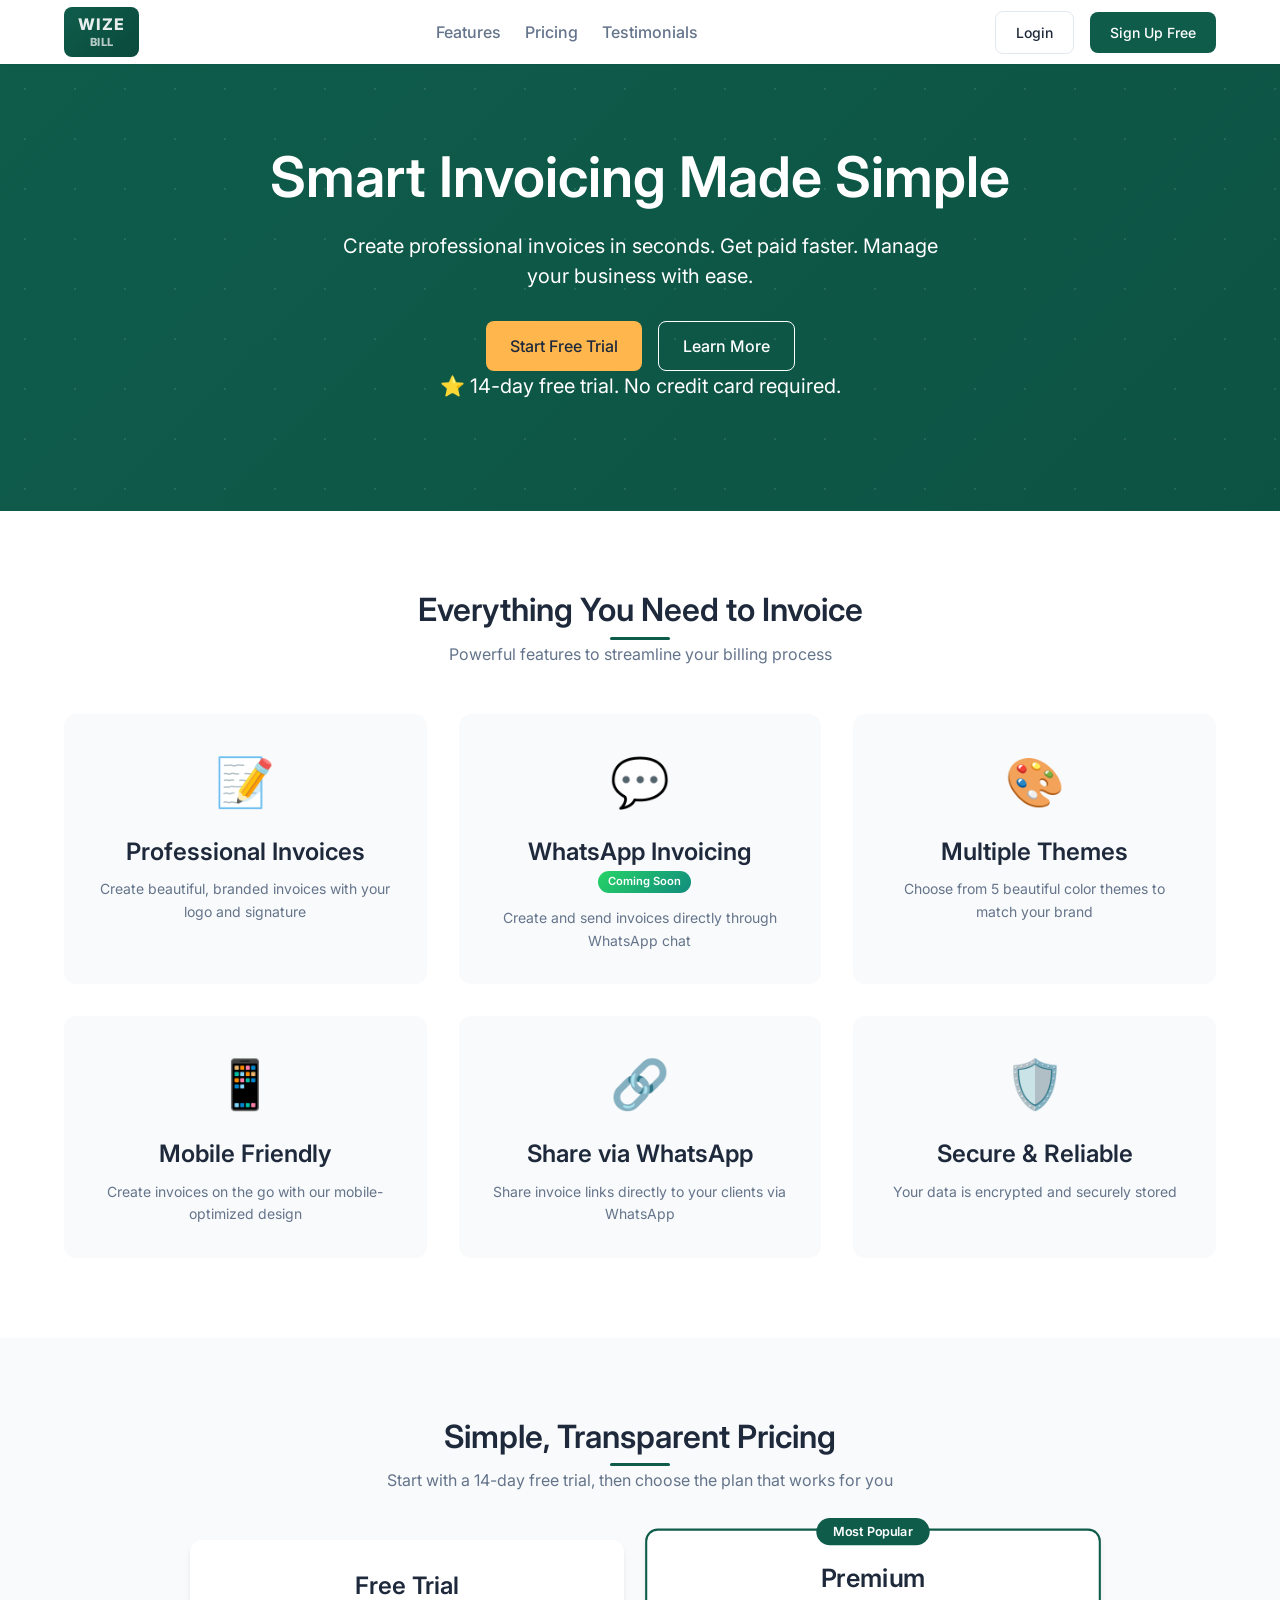
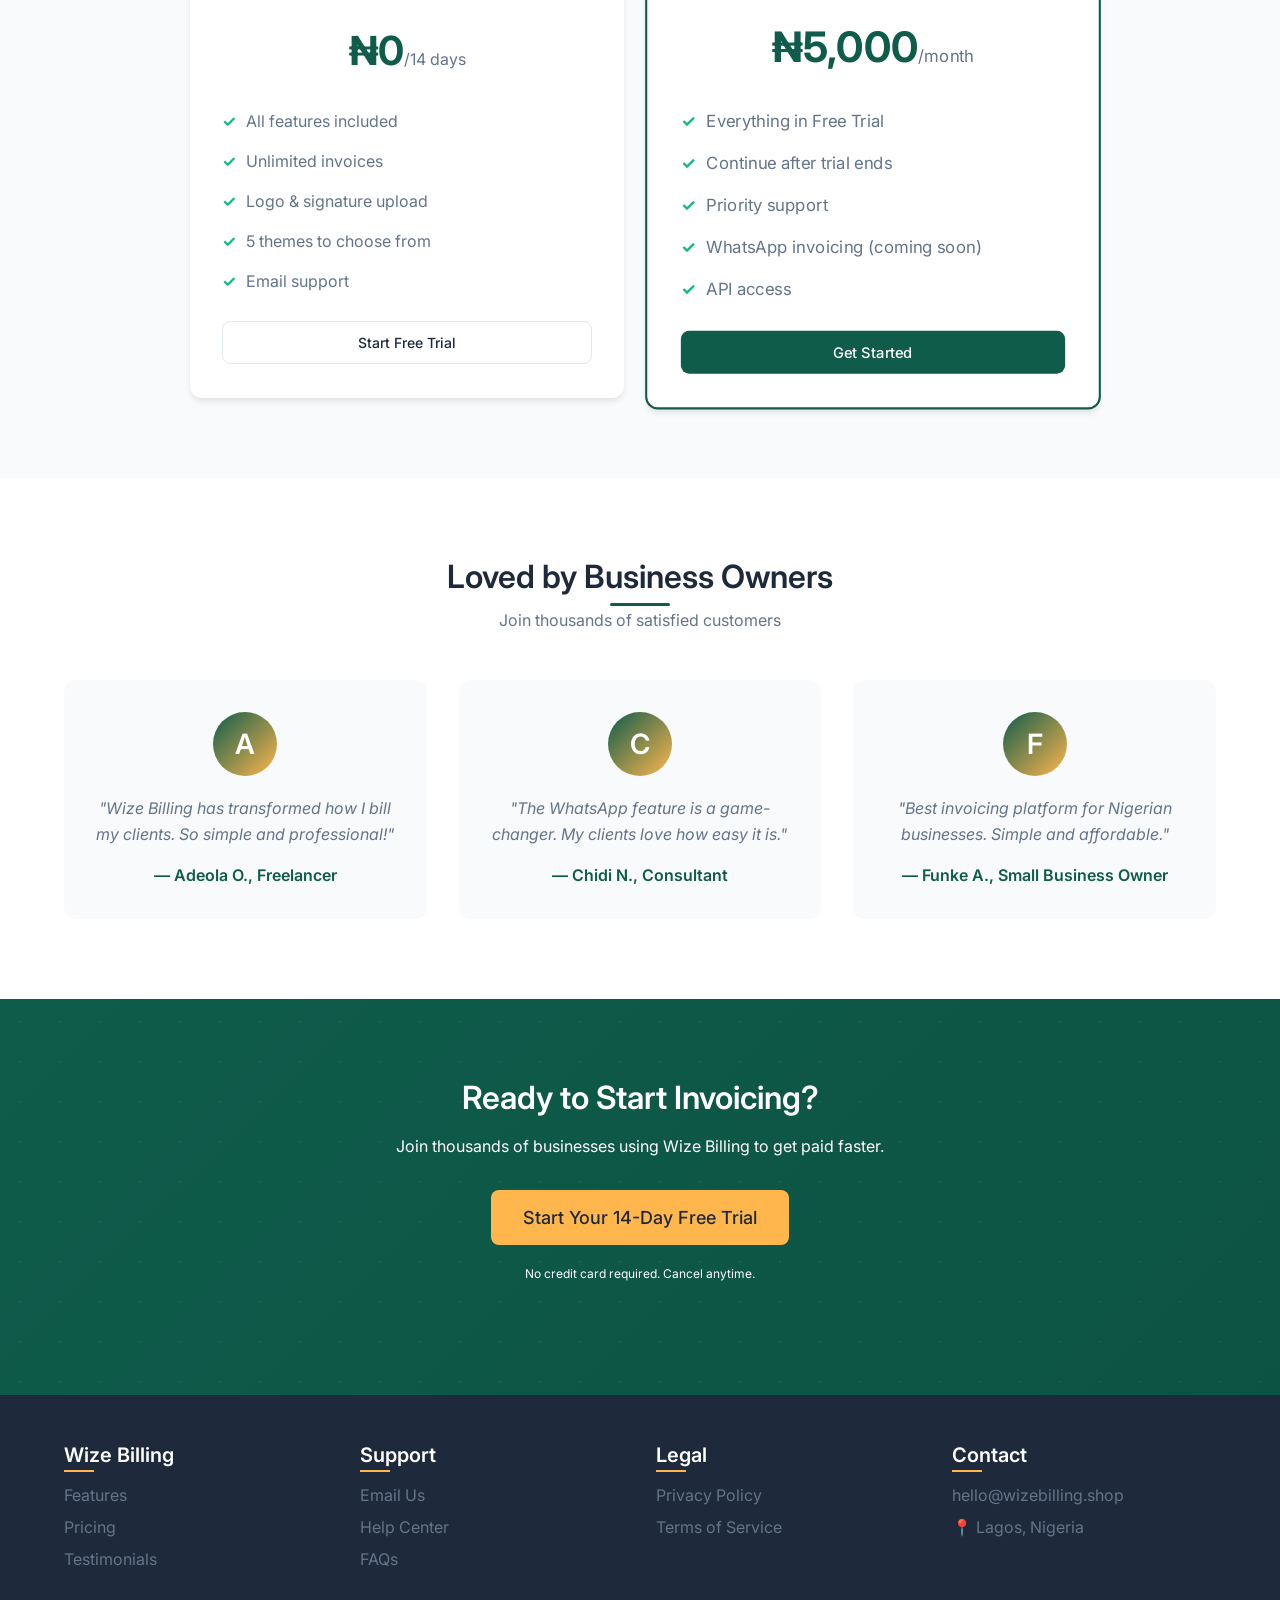
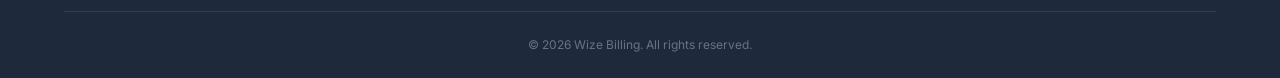
==== commit 82da90ca: "logo update" ====
--- a/index.html
+++ b/index.html
@@ -12,9 +12,12 @@
     <!-- Navigation Bar -->
     <nav class="navbar">
         <div class="navbar-container">
-            <a href="/index.html" class="navbar-brand">
-                <span>📄 Wize Billing</span>
-            </a>
+         <a href="/index.html" class="navbar-brand">
+            <div class="logo-box">
+                <span class="logo-line">WIZE</span>
+                <span class="logo-line">BILL</span>
+            </div>
+         </a>
             <div class="navbar-menu">
                 <a href="#features" class="navbar-link">Features</a>
                 <a href="#pricing" class="navbar-link">Pricing</a>
--- a/css/base.css
+++ b/css/base.css
@@ -284,17 +284,62 @@
     height: 64px;
 }
 
+/* ========================================
+   NEW LOGO STYLES - Option 4: WIZE / BILL
+   ======================================== */
 .navbar-brand {
-    display: flex;
-    align-items: center;
-    gap: var(--spacing-sm);
-    font-size: 1.25rem;
-    font-weight: 700;
-    color: var(--primary);
-}
-
+    text-decoration: none;
+}
+
+.logo-box {
+    background: linear-gradient(135deg, var(--primary) 0%, var(--primary-dark) 100%);
+    border-radius: var(--radius-md);
+    padding: 8px 14px;
+    text-align: center;
+    line-height: 1.2;
+    transition: transform 0.2s ease;
+}
+
+.logo-box:hover {
+    transform: scale(1.02);
+}
+
+.logo-line {
+    display: block;
+    font-weight: 800;
+    letter-spacing: 1px;
+}
+
+.logo-line:first-child {
+    font-size: 1rem;
+    color: rgba(255, 255, 255, 0.9);
+    margin-bottom: 2px;
+}
+
+.logo-line:last-child {
+    font-size: 0.7rem;
+    color: rgba(255, 255, 255, 0.7);
+    letter-spacing: 0.5px;
+}
+
+/* Mobile Logo */
+@media (max-width: 768px) {
+    .logo-box {
+        padding: 6px 10px;
+    }
+    
+    .logo-line:first-child {
+        font-size: 0.85rem;
+    }
+    
+    .logo-line:last-child {
+        font-size: 0.6rem;
+    }
+}
+
+/* Remove old navbar-brand styles */
 .navbar-brand img {
-    height: 32px;
+    display: none;
 }
 
 .navbar-menu {
@@ -317,6 +362,15 @@
     display: flex;
     align-items: center;
     gap: var(--spacing-md);
+}
+
+/* Logout Button - Smaller on Mobile */
+@media (max-width: 768px) {
+    #logout-btn,
+    .navbar-user .btn-outline {
+        padding: 4px 10px;
+        font-size: 0.7rem;
+    }
 }
 
 /* Bottom Navigation (Mobile) */
@@ -467,4 +521,4 @@
     h1 { font-size: 1.75rem; }
     h2 { font-size: 1.5rem; }
     h3 { font-size: 1.25rem; }
-}
+}
